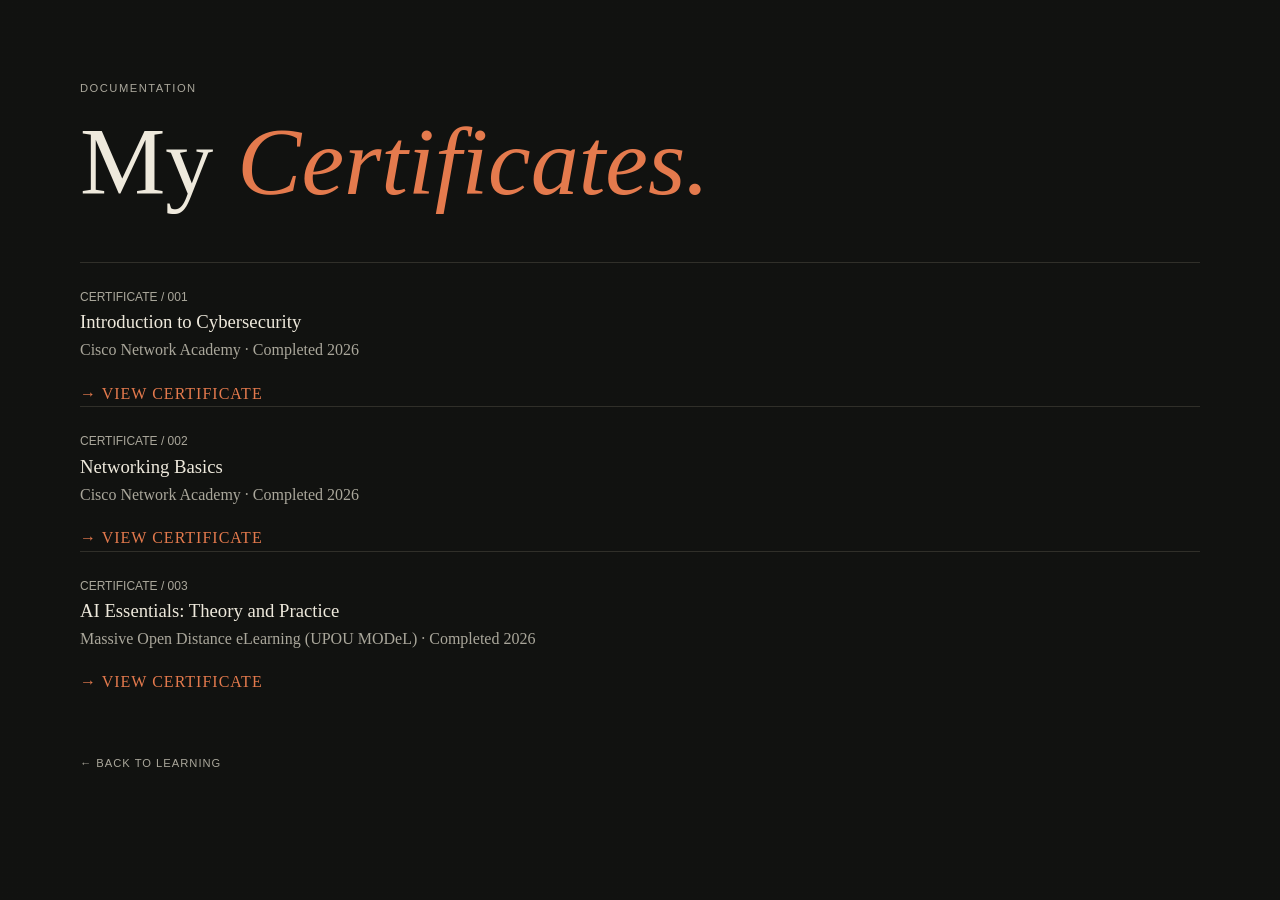
==== certificates.html @ f3e05c24 "Add files via upload" ====
<!DOCTYPE html>
<html lang="en">
<head>
    <meta charset="UTF-8">
    <meta name="viewport" content="width=device-width, initial-scale=1.0">
    <title>Certificates</title>
    <link rel="stylesheet" href="style.css">

</head>
<body>
    <main class="certificates-page">

        <p class="page-label">DOCUMENTATION</p>

        <h1>My <em>Certificates.</em></h1>

        <section class="certificate">
            <p class="certificate-number">CERTIFICATE / 001</p>
            <h3>Introduction to Cybersecurity</h3>
            <p class="certificate-info">Cisco Network Academy · Completed 2026</p>

            <!--<a href="#"
               class="certificate-link"
               onclick="openCertificate('certificates/certificate-001.jpeg.jfif'); 
               return false;">
                → VIEW CERTIFICATE
            </a>-->
            <button class="certificate-link" onclick="openCertificate('certificates/certificate-001.jfif')">
                → VIEW CERTIFICATE
            </button>
        </section>

        <section class="certificate">
            <p class="certificate-number">CERTIFICATE / 002</p>
            <h3>Networking Basics</h3>
            <p class="certificate-info">Cisco Network Academy · Completed 2026</p>

            <button class="certificate-link" onclick="openCertificate('certificates/certificate-002.jfif')">
                → VIEW CERTIFICATE
            </button>
        </section>

        <section class="certificate">
            <p class="certificate-number">CERTIFICATE / 003</p>
            <h3>AI Essentials: Theory and Practice</h3>
            <p class="certificate-info">Massive Open Distance eLearning (UPOU MODeL) · Completed 2026</p>

            <button class="certificate-link" onclick="openCertificate('certificates/certificate-003.jfif')">
                → VIEW CERTIFICATE
            </button>
        </section>

        <a href="index.html#learning" class="back-link">
            ← BACK TO LEARNING
        </a>

    </main>

    <div id="certificate-modal" class="certificate-modal">
        <button class="certificate-close" onclick="closeCertificate()">×</button>

        <img id="certificate-preview"
            src=""
            alt="Certificate preview">
    </div>

    <script src="script.js"></script>
</body>
</html>
---- style.css ----
:root {
    /* Dark creative-workspace palette */
    --paper: #111210;
    --paper-dark: #1a1c18;
    --ink: #eee9dc;
    --ink-soft: #aaa79b;
    --line: #302f29;
    --orange: #e47a4d;
    --yellow: #b69b52;
    --green: #81956e;
    --white: #1b1d19;
    --sidebar: 230px;
    --content: 1180px;
}

.certificates-page {
    max-width: 1180px;
    margin: 0 auto;
    padding: 80px 30px;
}

.page-label {
    font-family: Arial, Helvetica, sans-serif;
    font-size: .7rem;
    letter-spacing: 1.5px;
    color: #aaa79b;
}

.certificates-page h1 {
    font-size: clamp(3rem, 8vw, 6rem);
    line-height: .95;
    margin: 18px 0 55px;
}

.certificate {
    border-top: 1px solid #302f29;
    padding-top: 25px;
}

.certificate-number {
    font-family: Arial, Helvetica, sans-serif;
    font-size: .75rem;
    color: #aaa79b;
}

.certificate h2 {
    margin: 8px 0;
}

.certificate-info {
    color: #aaa79b;
}

.certificate-link {
    display: inline-block;
    margin-top: 18px;
    color: #e47a4d;
    font-family: Arial, Helvetica, sans-serif;
    font-size: .72rem;
    font-weight: 700;
    letter-spacing: 1px;
}

.back-link {
    display: inline-block;
    margin-top: 60px;
    color: #aaa79b;
    font-family: Arial, Helvetica, sans-serif;
    font-size: .7rem;
    letter-spacing: 1px;
}

* {
    box-sizing: border-box;
    margin: 0;
    padding: 0;
}

html {
    scroll-behavior: smooth;
    scroll-padding-top: 30px;
}

body {
    background: var(--paper);
    color: var(--ink);
    font-family: Georgia, "Times New Roman", serif;
    line-height: 1.6;
    overflow-x: hidden;
}

/* Subtle paper texture */
body::before {
    content: "";
    position: fixed;
    inset: 0;
    pointer-events: none;
    z-index: 9999;
    opacity: 0.13;
    background-image:
        radial-gradient(rgba(255,255,255,0.045) 0.6px, transparent 0.6px);
    background-size: 5px 5px;
    mix-blend-mode: screen;
}

a {
    color: inherit;
    text-decoration: none;
}

button {
    font: inherit;
}

/* =====================================================
   TOP BAR
===================================================== */

.topbar {
    position: fixed;
    top: 0;
    left: var(--sidebar);
    right: 0;
    height: 70px;
    z-index: 1000;
    display: flex;
    align-items: center;
    justify-content: space-between;
    padding: 0 45px;
    border-bottom: 1px solid var(--line);
    background: rgba(17,18,16,0.92);
    backdrop-filter: blur(10px);
}

.brand {
    display: flex;
    align-items: center;
    gap: 11px;
    font-family: Arial, Helvetica, sans-serif;
    font-size: 0.78rem;
    font-weight: 800;
    letter-spacing: 1.5px;
    text-transform: uppercase;
}

.brand-mark {
    display: grid;
    place-items: center;
    width: 32px;
    height: 32px;
    border: 1.5px solid var(--ink);
    border-radius: 50%;
    font-size: 0.58rem;
    letter-spacing: 0;
}

.status {
    display: flex;
    align-items: center;
    gap: 8px;
    color: var(--ink-soft);
    font-family: Arial, Helvetica, sans-serif;
    font-size: 0.63rem;
    letter-spacing: 1.2px;
    text-transform: uppercase;
}

.status-dot {
    width: 7px;
    height: 7px;
    border-radius: 50%;
    background: var(--green);
    box-shadow: 0 0 0 3px rgba(123,145,103,0.15);
}

/* =====================================================
   SIDEBAR
===================================================== */

.sidebar {
    position: fixed;
    inset: 0 auto 0 0;
    width: var(--sidebar);
    z-index: 1100;
    display: flex;
    flex-direction: column;
    padding: 105px 28px 30px;
    border-right: 1px solid var(--line);
    background: var(--paper);
}

.sidebar-label,
.sidebar-bottom,
.nav-item {
    font-family: Arial, Helvetica, sans-serif;
}

.sidebar-label {
    margin-bottom: 22px;
    color: #77766d;
    font-size: 0.6rem;
    font-weight: 800;
    letter-spacing: 2px;
}

.sidebar nav {
    display: grid;
    gap: 4px;
}

.nav-item {
    position: relative;
    display: grid;
    grid-template-columns: 30px 1fr;
    align-items: center;
    min-height: 40px;
    color: #aaa79b;
    font-size: 0.76rem;
    letter-spacing: 0.3px;
    transition: 0.2s ease;
}

.nav-item span {
    color: #74736a;
    font-size: 0.6rem;
}

.nav-item::before {
    content: "";
    position: absolute;
    left: -28px;
    width: 3px;
    height: 0;
    background: var(--orange);
    transition: 0.2s ease;
}

.nav-item:hover,
.nav-item.active {
    color: var(--ink);
}

.nav-item.active {
    font-weight: 800;
}

.nav-item.active::before {
    height: 22px;
}

.sidebar-bottom {
    margin-top: auto;
    color: #aaa89f;
    font-size: 0.52rem;
    letter-spacing: 1.3px;
    line-height: 1.8;
}

.menu-btn,
.mobile-menu {
    display: none;
}

/* =====================================================
   MAIN / SECTIONS
===================================================== */

main {
    margin-left: var(--sidebar);
}

.workspace-section {
    width: min(var(--content), calc(100% - 90px));
    min-height: 100vh;
    margin: 0 auto;
    padding: 125px 0 100px;
    position: relative;
}

.section-meta {
    display: flex;
    gap: 13px;
    align-items: center;
    margin-bottom: 55px;
    color: #8e8c82;
    font-family: Arial, Helvetica, sans-serif;
    font-size: 0.58rem;
    font-weight: 800;
    letter-spacing: 2px;
}

.section-meta span:first-child {
    color: var(--orange);
}

.section-meta span:last-child {
    display: flex;
    align-items: center;
    gap: 13px;
}

.section-meta span:last-child::before {
    content: "";
    width: 30px;
    height: 1px;
    background: var(--line);
}

.tiny-label {
    color: var(--orange);
    font-family: Arial, Helvetica, sans-serif;
    font-size: 0.62rem;
    font-weight: 800;
    letter-spacing: 2.2px;
}

.display-number {
    color: var(--orange);
    font-family: Arial, Helvetica, sans-serif;
    font-size: 0.68rem;
    font-weight: 800;
    letter-spacing: 2px;
    margin-bottom: 10px;
}

h1, h2, h3 {
    font-weight: 400;
}

h1 em,
h2 em {
    font-style: italic;
    color: var(--orange);
}

h2 {
    font-size: clamp(2.65rem, 5.2vw, 4.8rem);
    line-height: 0.96;
    letter-spacing: -3px;
}

/* =====================================================
   HERO
===================================================== */

.hero {
    min-height: 100vh;
    padding-top: 135px;
    display: flex;
    flex-direction: column;
    justify-content: center;
}

.hero-grid {
    display: grid;
    grid-template-columns: 1fr 0.75fr;
    align-items: center;
    gap: 80px;
}

.hero h1 {
    margin: 20px 0 28px;
    font-size: clamp(3.35rem, 6.2vw, 6.1rem);
    line-height: 0.88;
    letter-spacing: -5px;
}

.hero-description {
    max-width: 500px;
    color: var(--ink-soft);
    font-size: 0.96rem;
}

.hero-links {
    display: flex;
    flex-wrap: wrap;
    gap: 28px;
    margin-top: 35px;
}

.text-link {
    display: inline-flex;
    align-items: center;
    gap: 8px;
    padding-bottom: 4px;
    border-bottom: 1px solid var(--ink);
    font-family: Arial, Helvetica, sans-serif;
    font-size: 0.72rem;
    font-weight: 800;
    letter-spacing: 0.4px;
}

.text-link span {
    font-size: 0.94rem;
    transition: transform 0.2s ease;
}

.text-link:hover span {
    transform: translate(3px, 3px);
}

.muted-link {
    color: #aaa79b;
    border-color: var(--line);
}

/* Desk objects */
.desk {
    min-height: 500px;
    position: relative;
}

.paper-card {
    position: absolute;
    width: 280px;
    min-height: 360px;
    padding: 25px;
    background: #1a1c18;
    border: 1px solid #34362f;
    box-shadow: 8px 12px 0 rgba(0,0,0,0.28);
}

.identity-card {
    top: 25px;
    left: 8%;
    transform: rotate(-4deg);
}

.paper-label {
    display: block;
    color: #77766d;
    font-family: Arial, Helvetica, sans-serif;
    font-size: 0.53rem;
    font-weight: 800;
    letter-spacing: 1.5px;
}

.avatar {
    width: 150px;
    height: 175px;
    display: grid;
    place-items: center;
    margin: 25px auto 20px;
    background: #252720;
    border: 1px solid #3b3b34;
    color: #77776e;
    font-family: Arial, Helvetica, sans-serif;
    font-size: 0.62rem;
    font-weight: 800;
    letter-spacing: 2px;
    text-align: center;
}

.identity-info {
    display: grid;
    gap: 2px;
}

.identity-info strong {
    font-size: 1.15rem;
}

.identity-info span {
    color: #8e8c82;
    font-family: Arial, Helvetica, sans-serif;
    font-size: 0.63rem;
}

.stamp {
    position: absolute;
    right: 15px;
    bottom: 22px;
    padding: 8px;
    border: 1.5px solid var(--orange);
    color: var(--orange);
    font-family: Arial, Helvetica, sans-serif;
    font-size: 0.48rem;
    font-weight: 900;
    letter-spacing: 1px;
    text-align: center;
    transform: rotate(8deg);
}

.sticky-note {
    position: absolute;
    top: 0;
    right: 2%;
    width: 150px;
    height: 130px;
    padding: 17px;
    background: var(--yellow);
    box-shadow: 4px 8px 0 rgba(0,0,0,0.32);
    transform: rotate(5deg);
}

.sticky-note span {
    font-family: Arial, Helvetica, sans-serif;
    color: #d0b76b;
    font-size: 0.5rem;
    font-weight: 800;
    letter-spacing: 1.3px;
    text-transform: uppercase;
}

.sticky-note p {
    margin-top: 15px;
    font-size: 0.94rem;
    line-height: 1.15;
}

.mini-terminal {
    position: absolute;
    right: 0;
    bottom: 25px;
    width: 245px;
    padding: 17px;
    background: #181a17;
    color: #d4d0c3;
    box-shadow: 6px 10px 0 rgba(0,0,0,0.38);
    transform: rotate(2deg);
    font-family: "Courier New", monospace;
    font-size: 0.62rem;
}

.terminal-head {
    display: flex;
    justify-content: space-between;
    margin-bottom: 14px;
    color: #777a70;
    font-size: 0.48rem;
    letter-spacing: 1px;
}

.mini-terminal p {
    margin: 6px 0;
}

.mini-terminal b {
    color: #e47a4d;
    font-weight: 400;
}

.scroll-hint {
    position: absolute;
    bottom: 35px;
    left: 0;
    display: flex;
    align-items: center;
    gap: 12px;
    color: #77766d;
    font-family: Arial, Helvetica, sans-serif;
    font-size: 0.52rem;
    font-weight: 800;
    letter-spacing: 1.7px;
}

.scroll-hint i {
    display: block;
    width: 50px;
    height: 1px;
    background: var(--line);
}

/* =====================================================
   ABOUT
===================================================== */

.content-grid {
    display: grid;
    grid-template-columns: 0.8fr 1.2fr;
    gap: 110px;
    align-items: start;
}

.prose {
    max-width: 650px;
    color: var(--ink-soft);
}

.prose p {
    margin-bottom: 25px;
}

.prose .lead {
    color: var(--ink);
    font-size: 1.12rem;
    line-height: 1.5;
}

.about-details {
    display: grid;
    grid-template-columns: repeat(3, 1fr);
    gap: 15px;
    margin-top: 45px;
    padding-top: 25px;
    border-top: 1px solid var(--line);
}

.about-details div {
    display: grid;
    gap: 5px;
}

.about-details span {
    color: #77766d;
    font-family: Arial, Helvetica, sans-serif;
    font-size: 0.52rem;
    font-weight: 800;
    letter-spacing: 1.2px;
}

.about-details strong {
    font-size: 0.78rem;
}

/* =====================================================
   SKILLS
===================================================== */

.ruled-section {
    border-top: 1px solid var(--line);
    border-bottom: 1px solid var(--line);
}

.skills-intro,
.project-header,
.journal-heading {
    display: grid;
    grid-template-columns: 1fr 0.8fr;
    gap: 70px;
    align-items: end;
    margin-bottom: 65px;
}

.skills-intro > p,
.project-header > p {
    max-width: 430px;
    color: var(--ink-soft);
}

.skill-list {
    border-top: 1px solid var(--ink);
}

.skill-row {
    display: grid;
    grid-template-columns: 50px 1fr 180px 50px;
    gap: 20px;
    align-items: center;
    min-height: 100px;
    border-bottom: 1px solid var(--line);
    transition: background 0.2s ease;
}

.skill-row:hover {
    background: rgba(255,255,255,0.035);
}

.skill-index {
    color: #77766d;
    font-family: Arial, Helvetica, sans-serif;
    font-size: 0.65rem;
    font-weight: 800;
}

.skill-name h3 {
    font-size: 1.22rem;
}

.skill-name p {
    color: #88867d;
    font-family: Arial, Helvetica, sans-serif;
    font-size: 0.6rem;
    letter-spacing: 0.4px;
}

.skill-stage {
    display: flex;
    align-items: center;
    gap: 9px;
    color: #6f7068;
    font-family: Arial, Helvetica, sans-serif;
    font-size: 0.6rem;
    text-transform: uppercase;
    letter-spacing: 1px;
}

.stage-dot {
    width: 7px;
    height: 7px;
    border: 1px solid #77766d;
    border-radius: 50%;
}

.stage-dot.active {
    background: var(--green);
    border-color: var(--green);
}

.skill-symbol {
    color: #66655e;
    font-family: Arial, Helvetica, sans-serif;
    font-size: 0.55rem;
    font-weight: 900;
    text-align: right;
}

.tool-strip {
    display: grid;
    grid-template-columns: 150px 1fr;
    gap: 20px;
    padding-top: 35px;
    color: #838077;
    font-family: Arial, Helvetica, sans-serif;
    font-size: 0.54rem;
    letter-spacing: 1px;
}

.tool-strip div {
    display: flex;
    flex-wrap: wrap;
    gap: 20px;
}

.tool-strip b {
    color: var(--ink-soft);
    font-weight: 700;
}


.certificate-modal {
    position: fixed;
    inset: 0;
    background: rgba(0, 0, 0, 0.9);

    display: flex;
    align-items: center;
    justify-content: center;

    padding: 40px;

    opacity: 0;
    visibility: hidden;

    transition: opacity 0.2s ease;
    z-index: 9999;
}

.certificate-modal.active {
    opacity: 1;
    visibility: visible;
}

.certificate-modal img {
    max-width: 90%;
    max-height: 90vh;
    object-fit: contain;
}

.certificate-close {
    position: absolute;
    top: 25px;
    right: 35px;

    background: none;
    border: none;

    color: white;
    font-size: 40px;
    cursor: pointer;

    line-height: 1;
}

.certificate-link {
    background: none;
    border: none;
    padding: 0;
    cursor: pointer;
    font: inherit;
}

/* =====================================================
   PROJECT BOARD
===================================================== */

.project-board {
    display: grid;
    grid-template-columns: repeat(3, 1fr);
    gap: 28px;
    align-items: start;
}

.project-note {
    min-height: 330px;
    padding: 28px;
    position: relative;
    background: var(--yellow);
    box-shadow: 6px 10px 0 rgba(0,0,0,0.32);
    transform: rotate(-2deg);
}

.project-note.second {
    background: #30382d;
    transform: rotate(2deg);
    margin-top: 30px;
}

.project-note.third {
    background: #3b2b25;
    transform: rotate(-1deg);
    margin-top: 5px;
}

.note-number,
.note-status {
    font-family: Arial, Helvetica, sans-serif;
    font-size: 0.52rem;
    font-weight: 800;
    letter-spacing: 1.5px;
}

.note-number {
    color: rgba(0,0,0,0.4);
}

.note-status {
    position: absolute;
    right: 25px;
    bottom: 25px;
    color: rgba(0,0,0,0.45);
}

.plus {
    margin: 55px 0 18px;
    color: rgba(0,0,0,0.28);
    font-family: Arial, Helvetica, sans-serif;
    font-size: 2rem;
    font-weight: 200;
}

.project-note h3 {
    font-size: 1.4rem;
}

.project-note p {
    color: rgba(0,0,0,0.52);
    font-size: 0.86rem;
}

.project-footnote {
    display: flex;
    gap: 10px;
    margin-top: 55px;
    color: #838077;
    font-family: Arial, Helvetica, sans-serif;
    font-size: 0.55rem;
}

.project-footnote span {
    color: var(--orange);
    font-weight: 900;
}

/* =====================================================
   JOURNAL
===================================================== */

.date-note {
    justify-self: end;
    display: grid;
    gap: 2px;
    text-align: right;
}

.date-note span {
    color: #77766d;
    font-family: Arial, Helvetica, sans-serif;
    font-size: 0.5rem;
    letter-spacing: 1.5px;
}

.date-note strong {
    font-size: 1.95rem;
    font-weight: 400;
}

.journal {
    border-top: 1px solid var(--ink);
}

.journal-entry {
    display: grid;
    grid-template-columns: 70px 1fr 50px;
    gap: 25px;
    align-items: start;
    padding: 35px 0;
    border-bottom: 1px solid var(--line);
    transition: padding 0.2s ease;
}

.journal-entry:hover {
    padding-left: 10px;
    padding-right: 10px;
}

.journal-entry time {
    color: var(--orange);
    font-family: Arial, Helvetica, sans-serif;
    font-size: 0.65rem;
    font-weight: 800;
}

.entry-category {
    color: #7d7b72;
    font-family: Arial, Helvetica, sans-serif;
    font-size: 0.55rem;
    font-weight: 800;
    letter-spacing: 1.5px;
}

.journal-entry h3 {
    margin: 6px 0 5px;
    font-size: 1.22rem;
}

.journal-entry p {
    max-width: 600px;
    color: var(--ink-soft);
    font-size: 0.86rem;
}

.entry-arrow {
    color: #77766d;
    font-family: Arial, Helvetica, sans-serif;
    font-size: 1.1rem;
    text-align: right;
}

.journal-footer {
    display: flex;
    justify-content: space-between;
    margin-top: 35px;
    color: #77766d;
    font-family: Arial, Helvetica, sans-serif;
    font-size: 0.5rem;
    letter-spacing: 1.5px;
}

/* =====================================================
   CONTACT
===================================================== */

.contact {
    min-height: 80vh;
}

.contact-layout {
    display: grid;
    grid-template-columns: 1fr 1fr;
    gap: 100px;
    align-items: end;
}

.contact-copy {
    max-width: 500px;
}

.contact-copy > p {
    margin-bottom: 30px;
    color: var(--ink-soft);
    font-size: 0.94rem;
}

.email-link {
    display: inline-flex;
    align-items: center;
    gap: 12px;
    padding-bottom: 5px;
    border-bottom: 1px solid var(--ink);
    font-family: Arial, Helvetica, sans-serif;
    font-size: 0.78rem;
    font-weight: 800;
}

.email-link span {
    color: var(--orange);
}

.social-links {
    display: flex;
    gap: 25px;
    margin-top: 30px;
}

.social-links a {
    color: #aaa79b;
    font-family: Arial, Helvetica, sans-serif;
    font-size: 0.65rem;
    font-weight: 800;
}

.social-links a:hover {
    color: var(--ink);
}

.closing-note {
    display: flex;
    justify-content: space-between;
    margin-top: 150px;
    padding-top: 15px;
    border-top: 1px solid var(--line);
    color: #77766d;
    font-family: Arial, Helvetica, sans-serif;
    font-size: 0.5rem;
    letter-spacing: 1.5px;
}

/* =====================================================
   FOOTER
===================================================== */

footer {
    margin-left: var(--sidebar);
    padding: 22px 45px;
    display: flex;
    justify-content: space-between;
    border-top: 1px solid var(--line);
    color: #77766d;
    font-family: Arial, Helvetica, sans-serif;
    font-size: 0.5rem;
    letter-spacing: 1.3px;
}

/* =====================================================
   RESPONSIVE
===================================================== */

@media (max-width: 1050px) {
    :root {
        --sidebar: 190px;
    }

    .sidebar {
        padding-left: 22px;
        padding-right: 22px;
    }

    .topbar {
        padding-left: 35px;
        padding-right: 35px;
    }

    .nav-item::before {
        left: -22px;
    }

    .workspace-section {
        width: min(var(--content), calc(100% - 60px));
    }

    .hero-grid {
        gap: 45px;
    }

    .desk {
        transform: scale(0.9);
        transform-origin: center;
    }
}

@media (max-width: 800px) {
    :root {
        --sidebar: 0px;
    }

    .sidebar {
        display: none;
    }

    .topbar {
        left: 0;
        padding: 0 22px;
    }

    .menu-btn {
        width: 38px;
        height: 38px;
        display: grid;
        place-content: center;
        gap: 5px;
        border: 1px solid var(--line);
        background: transparent;
        cursor: pointer;
    }

    .menu-btn span {
        width: 17px;
        height: 1px;
        display: block;
        background: var(--ink);
    }

    .mobile-menu {
        position: fixed;
        inset: 70px 0 auto 0;
        z-index: 900;
        display: block;
        padding: 15px 22px 22px;
        background: rgba(17,18,16,0.98);
        border-bottom: 1px solid var(--line);
        transform: translateY(-120%);
        transition: transform 0.25s ease;
    }

    .mobile-menu.open {
        transform: translateY(0);
    }

    .mobile-menu nav {
        display: grid;
    }

    .mobile-menu a {
        padding: 12px 0;
        border-bottom: 1px solid var(--line);
        font-family: Arial, Helvetica, sans-serif;
        font-size: 0.65rem;
        font-weight: 800;
        letter-spacing: 1px;
    }

    main {
        margin-left: 0;
    }

    footer {
        margin-left: 0;
        padding-left: 22px;
        padding-right: 22px;
    }

    .workspace-section {
        width: calc(100% - 44px);
        padding-top: 105px;
    }

    .hero-grid,
    .content-grid,
    .contact-layout {
        grid-template-columns: 1fr;
    }

    .hero h1 {
        font-size: clamp(3.5rem, 13vw, 6rem);
    }

    .desk {
        min-height: 470px;
        margin-top: 10px;
    }

    .content-grid,
    .skills-intro,
    .project-header,
    .journal-heading {
        gap: 35px;
    }

    .skills-intro,
    .project-header,
    .journal-heading {
        grid-template-columns: 1fr;
    }

    .date-note {
        justify-self: start;
        text-align: left;
    }

    .project-board {
        grid-template-columns: 1fr;
        max-width: 420px;
        margin: auto;
    }

    .project-note.second,
    .project-note.third {
        margin-top: 0;
    }

    .skill-row {
        grid-template-columns: 35px 1fr 120px;
    }

    .skill-symbol {
        display: none;
    }

    .contact-layout {
        gap: 50px;
    }

    .closing-note {
        margin-top: 90px;
    }
}

@media (max-width: 520px) {
    .status {
        display: none;
    }

    .section-meta {
        margin-bottom: 38px;
    }

    .hero {
        padding-top: 100px;
    }

    .hero h1 {
        letter-spacing: -3px;
    }

    .hero-description {
        font-size: 0.95rem;
    }

    .hero-links {
        gap: 18px;
    }

    .desk {
        min-height: 430px;
        transform: scale(0.82);
        transform-origin: top center;
        width: 122%;
        margin-left: -11%;
        margin-bottom: -65px;
    }

    .about-details {
        grid-template-columns: 1fr;
        gap: 18px;
    }

    .skill-row {
        grid-template-columns: 28px 1fr;
        gap: 10px;
        padding: 20px 0;
    }

    .skill-stage {
        grid-column: 2;
        margin-top: -5px;
    }

    .tool-strip {
        grid-template-columns: 1fr;
    }

    .journal-entry {
        grid-template-columns: 35px 1fr;
        gap: 10px;
    }

    .entry-arrow {
        display: none;
    }

    .journal-entry h3 {
        font-size: 1.15rem;
    }

    .journal-footer,
    footer {
        flex-direction: column;
        gap: 8px;
    }

    .contact {
        min-height: auto;
    }

    .closing-note {
        margin-top: 80px;
    }
}

@media (prefers-reduced-motion: reduce) {
    html {
        scroll-behavior: auto;
    }

    *,
    *::before,
    *::after {
        transition: none !important;
    }
}


/* =====================================================
   CURSOR HIGHLIGHT
===================================================== */

.cursor-glow {
    position: fixed;
    top: 0;
    left: 0;
    width: 280px;
    height: 280px;
    border-radius: 50%;
    pointer-events: none;
    z-index: 0;
    transform: translate3d(calc(var(--cursor-x, -500px) - 50%), calc(var(--cursor-y, -500px) - 50%), 0);
    background: radial-gradient(
        circle,
        rgba(228, 122, 77, 0.095) 0%,
        rgba(182, 155, 82, 0.035) 30%,
        transparent 68%
    );
    filter: blur(10px);
    transition: opacity 0.25s ease;
    opacity: 0;
}

body.cursor-active .cursor-glow {
    opacity: 1;
}

/* Keep the page content above the ambient cursor light. */
.topbar,
.sidebar,
main,
footer {
    position: relative;
    z-index: 1;
}

@media (pointer: coarse) {
    .cursor-glow {
        display: none;
    }
}


/* =====================================================
   LEARNING / CERTIFICATES
===================================================== */
.learning-certificates {
    margin-top: 45px;
    padding-top: 22px;
    border-top: 1px solid var(--line);
    display: flex;
    align-items: flex-end;
    justify-content: space-between;
    gap: 30px;
}

.certificate-label {
    display: block;
    margin-bottom: 8px;
    color: var(--ink-soft);
    font-family: Arial, Helvetica, sans-serif;
    font-size: 0.62rem;
    font-weight: 700;
    letter-spacing: 1.5px;
}

.certificate-count {
    color: var(--ink);
    font-family: Arial, Helvetica, sans-serif;
    font-size: 0.78rem;
    letter-spacing: 0.4px;
}

.certificates-link {
    color: var(--orange);
    font-family: Arial, Helvetica, sans-serif;
    font-size: 0.72rem;
    font-weight: 700;
    letter-spacing: 1.1px;
    white-space: nowrap;
    transition: opacity 0.2s ease, transform 0.2s ease;
}

.certificates-link:hover {
    opacity: 0.75;
    transform: translateX(3px);
}

@media (max-width: 700px) {
    .learning-certificates {
        align-items: flex-start;
        flex-direction: column;
    }
}

/* =====================================================
   FINAL LAYOUT FIX — PERMANENT SIDEBAR / NO TOP GAP
===================================================== */
.sidebar {
    position: fixed;
    top: 0;
    left: 0;
    bottom: 0;
}

.topbar {
    position: fixed;
    top: 0;
}

main {
    margin-left: var(--sidebar);
}

#home.workspace-section {
    min-height: calc(100vh - 70px);
    padding-top: 82px;
    margin-top: 0;
}
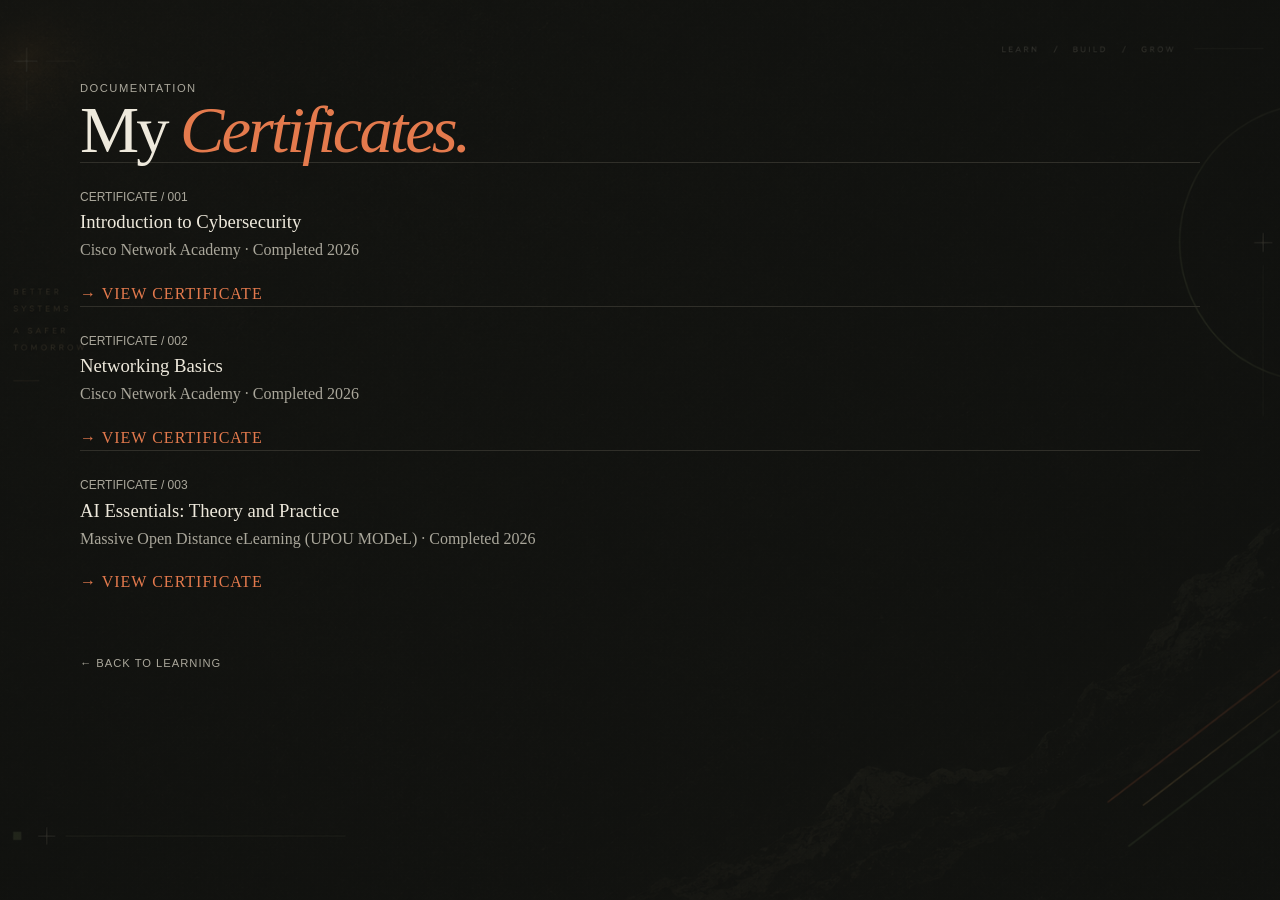
==== commit 09d273a3: "Update files" ====
--- a/certificates.html
+++ b/certificates.html
@@ -12,7 +12,7 @@
 
         <p class="page-label">DOCUMENTATION</p>
 
-        <h1>My <em>Certificates.</em></h1>
+        <h2>My <em>Certificates.</em></h2>
 
         <section class="certificate">
             <p class="certificate-number">CERTIFICATE / 001</p>
--- a/style.css
+++ b/style.css
@@ -10,7 +10,7 @@
     --green: #81956e;
     --white: #1b1d19;
     --sidebar: 230px;
-    --content: 1180px;
+    --content: min(1350px, 90vw);
 }
 
 .certificates-page {
@@ -80,9 +80,30 @@
     scroll-behavior: smooth;
     scroll-padding-top: 30px;
 }
-
+/*
 body {
     background: var(--paper);
+    color: var(--ink);
+    font-family: Georgia, "Times New Roman", serif;
+    line-height: 1.6;
+    overflow-x: hidden;
+} */
+
+body {
+    background-color: var(--paper);
+
+    background-image:
+        linear-gradient(
+            rgba(17, 18, 16, 0.82),
+            rgba(17, 18, 16, 0.82)
+        ),
+        url("images/background-image.png");
+
+    background-size: cover;
+    background-position: center;
+    background-attachment: fixed;
+    background-repeat: no-repeat;
+
     color: var(--ink);
     font-family: Georgia, "Times New Roman", serif;
     line-height: 1.6;
@@ -269,8 +290,10 @@
     margin-left: var(--sidebar);
 }
 
+
 .workspace-section {
-    width: min(var(--content), calc(100% - 90px));
+    width: var(--content);
+    max-width: calc(100% - 90px);
     min-height: 100vh;
     margin: 0 auto;
     padding: 125px 0 100px;
@@ -422,8 +445,8 @@
 
 .identity-card {
     top: 25px;
-    left: 8%;
-    transform: rotate(-4deg);
+    left: -1%;
+    transform: rotate(0deg);
 }
 
 .paper-label {
@@ -454,6 +477,7 @@
 .identity-info {
     display: grid;
     gap: 2px;
+
 }
 
 .identity-info strong {
@@ -466,7 +490,7 @@
     font-size: 0.63rem;
 }
 
-.stamp {
+/* .stamp {
     position: absolute;
     right: 15px;
     bottom: 22px;
@@ -478,24 +502,25 @@
     font-weight: 900;
     letter-spacing: 1px;
     text-align: center;
-    transform: rotate(8deg);
-}
-
+    transform: rotate(0deg);
+} */
+
+/*
 .sticky-note {
     position: absolute;
-    top: 0;
-    right: 2%;
-    width: 150px;
-    height: 130px;
+    top: 25px;
+    right: 0%;
+    width: 200px;
+    height: 245px;
     padding: 17px;
-    background: var(--yellow);
+    background-color: #03163c;
     box-shadow: 4px 8px 0 rgba(0,0,0,0.32);
-    transform: rotate(5deg);
+    transform: rotate(0deg);
 }
 
 .sticky-note span {
     font-family: Arial, Helvetica, sans-serif;
-    color: #d0b76b;
+    color: #e47a4d;
     font-size: 0.5rem;
     font-weight: 800;
     letter-spacing: 1.3px;
@@ -503,24 +528,26 @@
 }
 
 .sticky-note p {
-    margin-top: 15px;
+    margin-top: 20px;
     font-size: 0.94rem;
     line-height: 1.15;
 }
+
 
 .mini-terminal {
     position: absolute;
     right: 0;
-    bottom: 25px;
-    width: 245px;
+    bottom: 114px;
+    width: 200px;
+    height: 105px;
     padding: 17px;
     background: #181a17;
     color: #d4d0c3;
     box-shadow: 6px 10px 0 rgba(0,0,0,0.38);
-    transform: rotate(2deg);
+    transform: translateX(0px) rotate(0deg);
     font-family: "Courier New", monospace;
     font-size: 0.62rem;
-}
+} 
 
 .terminal-head {
     display: flex;
@@ -539,6 +566,7 @@
     color: #e47a4d;
     font-weight: 400;
 }
+*/
 
 .scroll-hint {
     position: absolute;
@@ -1300,6 +1328,10 @@
     }
 }
 
+/* h2 font-size of my name */
+.medium-heading {
+    font-size: 2.5rem;
+}
 
 /* =====================================================
    CURSOR HIGHLIGHT
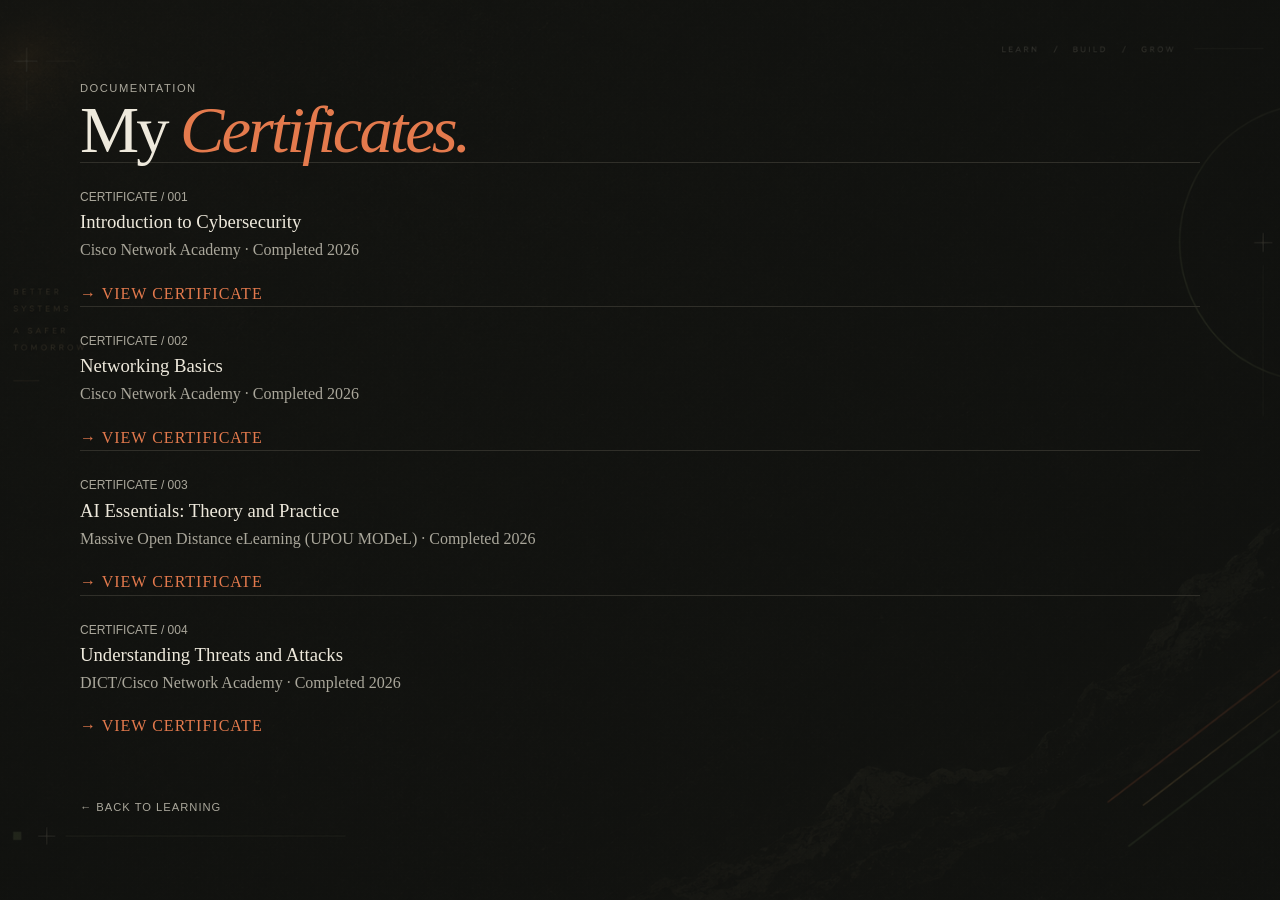
==== commit 50d09a89: "added modified files" ====
--- a/certificates.html
+++ b/certificates.html
@@ -50,6 +50,16 @@
             </button>
         </section>
 
+        <section class="certificate">
+            <p class="certificate-number">CERTIFICATE / 004</p>
+            <h3>Understanding Threats and Attacks</h3>
+            <p class="certificate-info">DICT/Cisco Network Academy · Completed 2026</p>
+
+            <button class="certificate-link" onclick="openCertificate('certificates/certificate-004.jfif')">
+                → VIEW CERTIFICATE
+            </button>
+        </section>
+
         <a href="index.html#learning" class="back-link">
             ← BACK TO LEARNING
         </a>
--- a/style.css
+++ b/style.css
@@ -1454,3 +1454,27 @@
     padding-top: 82px;
     margin-top: 0;
 }
+
+
+/* MOBILE NAVIGATION INTERACTION FIX */
+@media (max-width: 800px) {
+    .topbar {
+        z-index: 2000;
+    }
+
+    .menu-btn {
+        position: relative;
+        z-index: 2001;
+        pointer-events: auto;
+        touch-action: manipulation;
+        -webkit-tap-highlight-color: transparent;
+    }
+
+    .mobile-menu {
+        z-index: 1500;
+    }
+
+    .workspace-section {
+        scroll-margin-top: 90px;
+    }
+}
